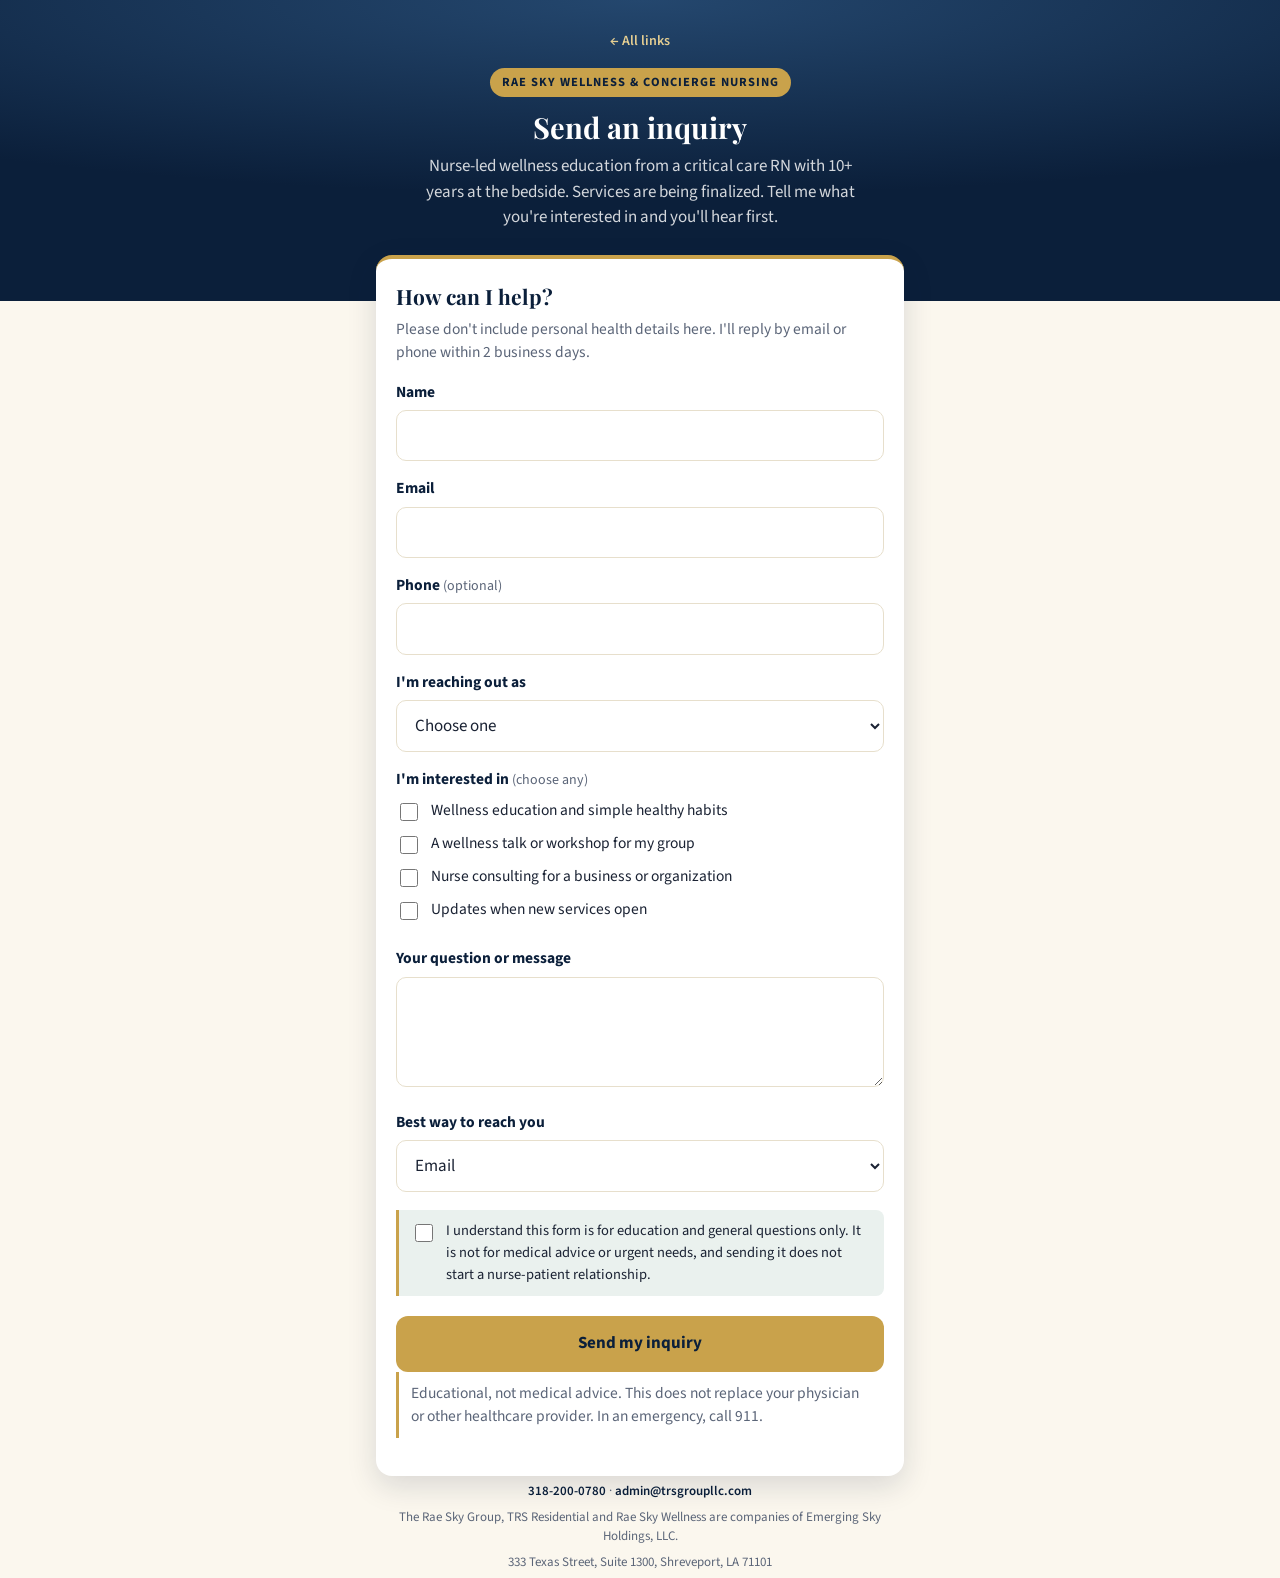
==== wellness/index.html @ ee8680ac "Link free checklist and wellness inquiry form pages Co-Authored-By: Claude Opus 5.5 <noreply@anthrop" ====
<!doctype html>
<html lang="en">
<head>
  <meta charset="utf-8">
  <meta name="viewport" content="width=device-width, initial-scale=1">
  <meta name="theme-color" content="#0B1F3A">
  <link rel="icon" href="/assets/favicon.svg" type="image/svg+xml">
  <link rel="preconnect" href="https://fonts.googleapis.com">
  <link rel="preconnect" href="https://fonts.gstatic.com" crossorigin>
  <link href="https://fonts.googleapis.com/css2?family=Playfair+Display:wght@600;700&family=Source+Sans+3:wght@400;600;700&display=swap" rel="stylesheet">
  <link rel="stylesheet" href="/assets/forms.css">
  <title>Rae Sky Wellness Inquiry</title>
  <meta name="description" content="Send an inquiry to Rae Sky Wellness &amp; Concierge Nursing: nurse-led wellness education from Chelsea S. Williams, RN.">
</head>
<body class="well">
  <header class="hero">
    <div class="wrap">
      <a class="back" href="/">&larr; All links</a><br>
      <span class="kicker">Rae Sky Wellness &amp; Concierge Nursing</span>
      <h1>Send an inquiry</h1>
      <p>Nurse-led wellness education from a critical care RN with 10+ years at the bedside. Services are being finalized. Tell me what you're interested in and you'll hear first.</p>
    </div>
  </header>
  <main class="wrap">
    <div class="card">
      <h2>How can I help?</h2>
      <p>Please don't include personal health details here. I'll reply by email or phone within 2 business days.</p>
      <form name="wellness-inquiry" method="POST" action="/wellness/thanks/" data-netlify="true" netlify-honeypot="company-website">
        <input type="hidden" name="form-name" value="wellness-inquiry">
        <p class="hidden"><label>Leave this empty <input name="company-website"></label></p>
        <label for="name">Name</label>
        <input id="name" type="text" name="name" autocomplete="name" required>
        <label for="email">Email</label>
        <input id="email" type="email" name="email" autocomplete="email" required>
        <label for="phone">Phone <span class="opt">(optional)</span></label>
        <input id="phone" type="tel" name="phone" autocomplete="tel">
        <label for="who">I'm reaching out as</label>
        <select id="who" name="reaching-out-as" required>
          <option value="">Choose one</option>
          <option>An individual</option>
          <option>A family member</option>
          <option>A church, community group or employer</option>
          <option>A business or organization</option>
          <option>A nurse or healthcare professional</option>
          <option>Other</option>
        </select>
        <fieldset>
          <span class="legend">I'm interested in <span class="opt">(choose any)</span></span>
          <label class="choice"><input type="checkbox" name="interest" value="Wellness education"> Wellness education and simple healthy habits</label>
          <label class="choice"><input type="checkbox" name="interest" value="Group talk or workshop"> A wellness talk or workshop for my group</label>
          <label class="choice"><input type="checkbox" name="interest" value="Nurse consulting for organizations"> Nurse consulting for a business or organization</label>
          <label class="choice"><input type="checkbox" name="interest" value="Updates when services open"> Updates when new services open</label>
        </fieldset>
        <label for="message">Your question or message</label>
        <textarea id="message" name="message" required></textarea>
        <label for="contact-pref">Best way to reach you</label>
        <select id="contact-pref" name="contact-preference">
          <option>Email</option>
          <option>Phone call</option>
          <option>Text</option>
        </select>
        <div class="consent">
          <label class="choice"><input type="checkbox" name="understands" value="yes" required> I understand this form is for education and general questions only. It is not for medical advice or urgent needs, and sending it does not start a nurse-patient relationship.</label>
        </div>
        <button type="submit">Send my inquiry</button>
      </form>
      <p class="note">Educational, not medical advice. This does not replace your physician or other healthcare provider. In an emergency, call 911.</p>
    </div>
  </main>
  <footer class="wrap">
    <p><a href="tel:+13182000780">318-200-0780</a> &middot; <a href="mailto:admin@trsgroupllc.com">admin@trsgroupllc.com</a></p>
    <p>The Rae Sky Group, TRS Residential and Rae Sky Wellness are companies of Emerging Sky Holdings, LLC.</p>
    <p>333 Texas Street, Suite 1300, Shreveport, LA 71101</p>
  </footer>
</body>
</html>
---- assets/forms.css ----
:root{--navy:#0B1F3A;--navy-2:#13294B;--navy-3:#1C3762;--gold:#C9A24B;--gold-soft:#E6CF92;--cream:#FBF7EE;--ink:#1A2233;--muted:#5B6578;--line:#E7DFCC;--well:#EAF1EE;--radius:16px}
*{box-sizing:border-box}
html{-webkit-text-size-adjust:100%}
body{margin:0;background:var(--cream);color:var(--ink);font-family:"Source Sans 3",system-ui,-apple-system,"Segoe UI",sans-serif;font-size:17px;line-height:1.5}
a{color:var(--navy)}
.wrap{max-width:560px;margin:0 auto;padding:0 16px}
.hero{background:radial-gradient(120% 90% at 50% 0%,var(--navy-3) 0%,var(--navy) 70%);color:#fff;text-align:center;padding:28px 0 70px}
.back{display:inline-block;color:var(--gold-soft);font-size:14px;font-weight:600;text-decoration:none;margin-bottom:16px}
.kicker{display:inline-block;font-size:12.5px;font-weight:700;letter-spacing:.08em;text-transform:uppercase;color:var(--navy);background:var(--gold);border-radius:999px;padding:5px 12px;margin-bottom:14px}
h1{font-family:"Playfair Display",Georgia,serif;font-size:29px;line-height:1.15;margin:0 0 10px}
.hero p{margin:0 auto;max-width:440px;color:rgba(255,255,255,.82)}
.card{background:#fff;border-radius:var(--radius);box-shadow:0 10px 30px rgba(11,31,58,.14);padding:22px 20px;margin-top:-46px;position:relative;border-top:4px solid var(--gold)}
.card h2{font-family:"Playfair Display",Georgia,serif;font-size:21px;color:var(--navy);margin:0 0 6px}
.card > p{color:var(--muted);margin:0 0 16px;font-size:15.5px}
ul.inside{margin:0 0 18px;padding-left:20px;color:var(--ink)}
ul.inside li{margin:4px 0}
label,.legend{display:block;font-weight:700;color:var(--navy);margin:16px 0 6px;font-size:15.5px}
.opt{font-weight:400;color:var(--muted);font-size:14px}
input[type=text],input[type=email],input[type=tel],select,textarea{width:100%;font:inherit;color:var(--ink);background:#fff;border:1.5px solid var(--line);border-radius:10px;padding:12px 14px;min-height:48px}
textarea{min-height:110px;resize:vertical}
input:focus,select:focus,textarea:focus{outline:3px solid var(--gold-soft);border-color:var(--gold)}
fieldset{border:0;margin:0;padding:0}
.choice{display:flex;gap:10px;align-items:flex-start;font-weight:400;color:var(--ink);margin:8px 0;font-size:15.5px}
.choice input{margin-top:4px;width:18px;height:18px;accent-color:var(--navy);flex:none}
.consent{background:var(--cream);border-left:3px solid var(--gold);border-radius:0 8px 8px 0;padding:10px 12px;margin-top:18px}
.consent .choice{margin:0;font-size:14.5px}
button{display:block;width:100%;min-height:56px;margin-top:20px;border:0;border-radius:12px;background:var(--gold);color:var(--navy);font:inherit;font-weight:700;font-size:17px;cursor:pointer}
button:hover{box-shadow:0 6px 18px rgba(201,162,75,.45)}
button:focus-visible{outline:3px solid var(--navy);outline-offset:3px}
.btn{display:block;text-align:center;text-decoration:none;min-height:56px;line-height:56px;border-radius:12px;font-weight:700;margin-top:12px}
.btn-gold{background:var(--gold);color:var(--navy)}
.btn-navy{background:var(--navy);color:#fff}
.small{font-size:13.5px;color:var(--muted)}
.hidden{position:absolute;left:-9999px}
.note{font-size:13.5px;color:var(--muted);background:#fff;border-left:3px solid var(--gold);border-radius:0 8px 8px 0;padding:10px 12px;margin:18px 0 0}
.well .hero{background:radial-gradient(120% 90% at 50% 0%,#24476E 0%,var(--navy) 72%)}
.well .consent{background:var(--well)}
footer{text-align:center;font-size:13px;color:var(--muted);padding:26px 0 36px}
footer p{margin:6px 0}
footer a{text-decoration:none;font-weight:600}
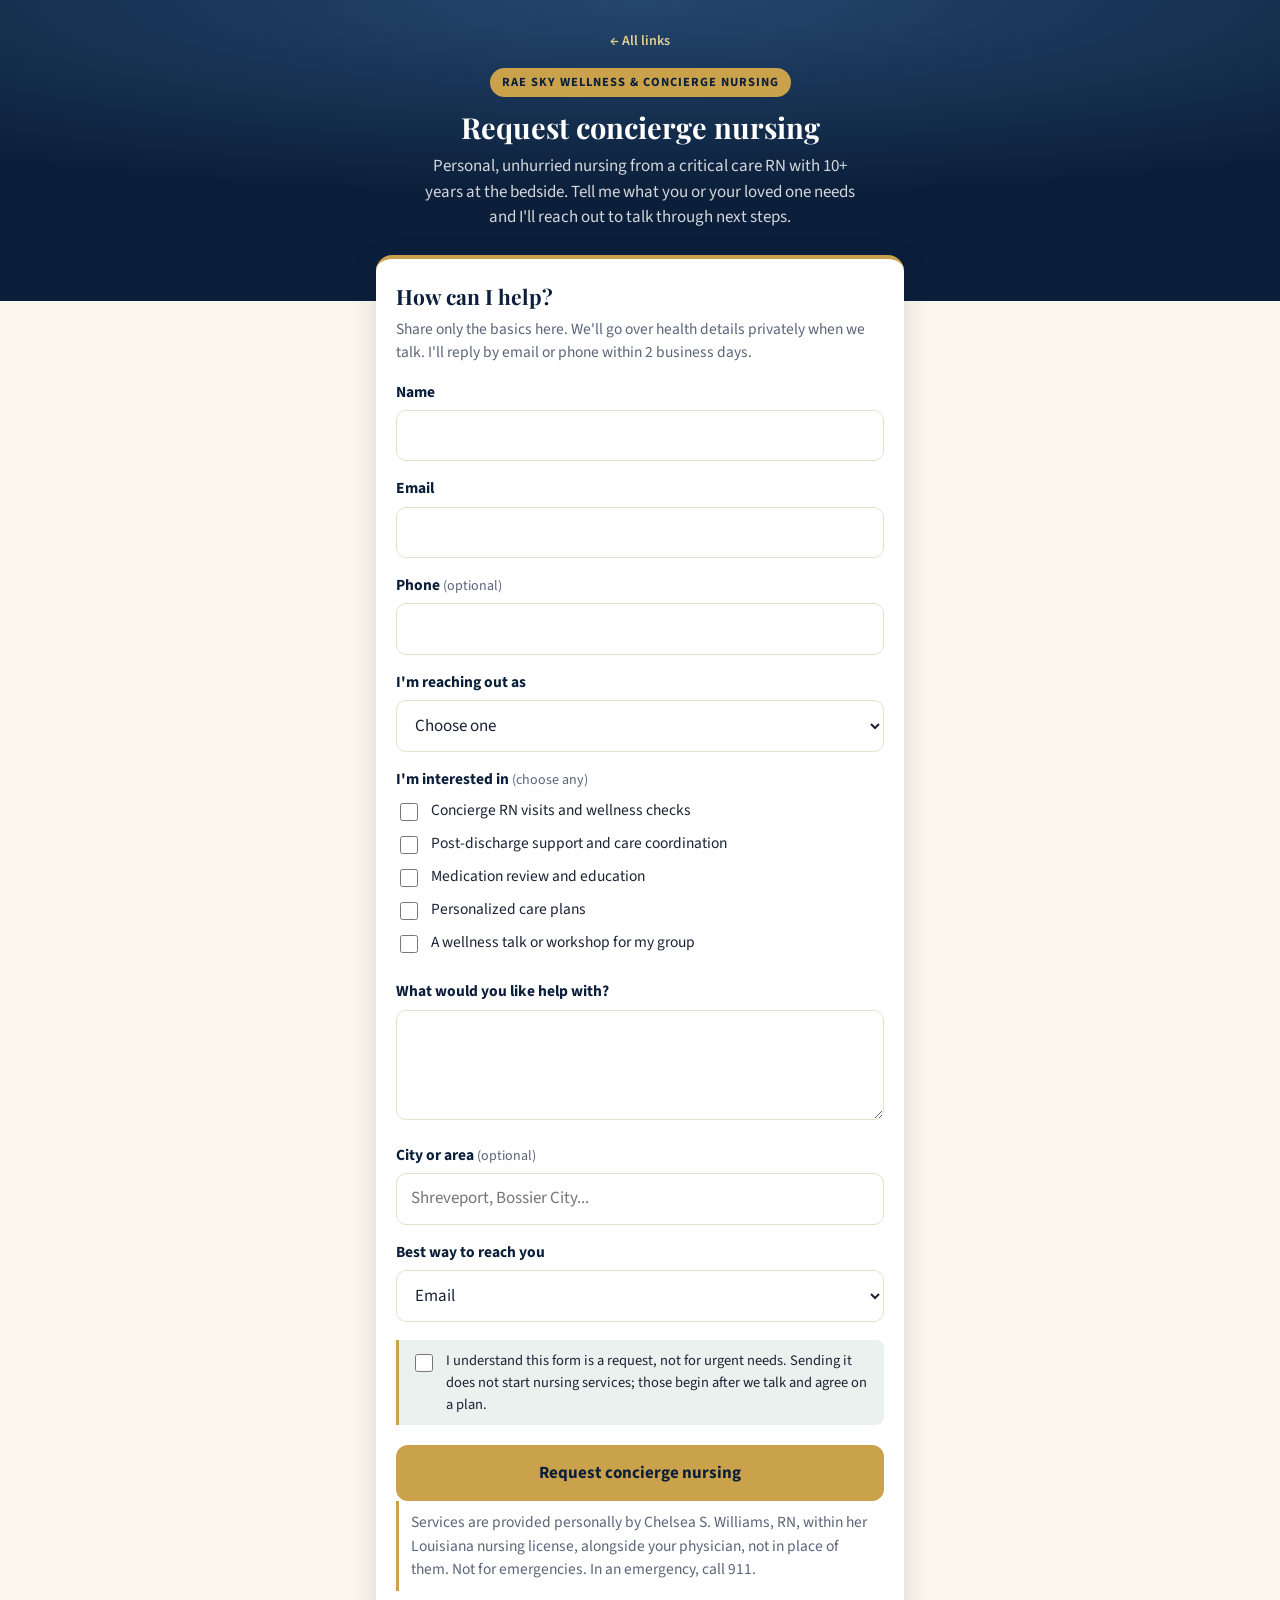
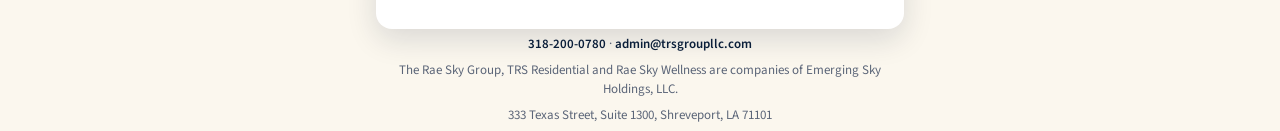
==== commit 72d8b379: "Update wellness inquiry pages for concierge nursing Co-Authored-By: Claude Opus 5.5 <noreply@anthrop" ====
--- a/wellness/index.html
+++ b/wellness/index.html
@@ -9,22 +9,22 @@
   <link rel="preconnect" href="https://fonts.gstatic.com" crossorigin>
   <link href="https://fonts.googleapis.com/css2?family=Playfair+Display:wght@600;700&family=Source+Sans+3:wght@400;600;700&display=swap" rel="stylesheet">
   <link rel="stylesheet" href="/assets/forms.css">
-  <title>Rae Sky Wellness Inquiry</title>
-  <meta name="description" content="Send an inquiry to Rae Sky Wellness &amp; Concierge Nursing: nurse-led wellness education from Chelsea S. Williams, RN.">
+  <title>Request Concierge Nursing</title>
+  <meta name="description" content="Request concierge nursing from Rae Sky Wellness &amp; Concierge Nursing: personal RN visits from Chelsea S. Williams, RN in Shreveport, LA.">
 </head>
 <body class="well">
   <header class="hero">
     <div class="wrap">
       <a class="back" href="/">&larr; All links</a><br>
       <span class="kicker">Rae Sky Wellness &amp; Concierge Nursing</span>
-      <h1>Send an inquiry</h1>
-      <p>Nurse-led wellness education from a critical care RN with 10+ years at the bedside. Services are being finalized. Tell me what you're interested in and you'll hear first.</p>
+      <h1>Request concierge nursing</h1>
+      <p>Personal, unhurried nursing from a critical care RN with 10+ years at the bedside. Tell me what you or your loved one needs and I'll reach out to talk through next steps.</p>
     </div>
   </header>
   <main class="wrap">
     <div class="card">
       <h2>How can I help?</h2>
-      <p>Please don't include personal health details here. I'll reply by email or phone within 2 business days.</p>
+      <p>Share only the basics here. We'll go over health details privately when we talk. I'll reply by email or phone within 2 business days.</p>
       <form name="wellness-inquiry" method="POST" action="/wellness/thanks/" data-netlify="true" netlify-honeypot="company-website">
         <input type="hidden" name="form-name" value="wellness-inquiry">
         <p class="hidden"><label>Leave this empty <input name="company-website"></label></p>
@@ -37,22 +37,25 @@
         <label for="who">I'm reaching out as</label>
         <select id="who" name="reaching-out-as" required>
           <option value="">Choose one</option>
-          <option>An individual</option>
-          <option>A family member</option>
+          <option>Requesting for myself</option>
+          <option>A family member or caregiver</option>
+          <option>A case manager or healthcare professional</option>
           <option>A church, community group or employer</option>
           <option>A business or organization</option>
-          <option>A nurse or healthcare professional</option>
-          <option>Other</option>
+                    <option>Other</option>
         </select>
         <fieldset>
           <span class="legend">I'm interested in <span class="opt">(choose any)</span></span>
-          <label class="choice"><input type="checkbox" name="interest" value="Wellness education"> Wellness education and simple healthy habits</label>
-          <label class="choice"><input type="checkbox" name="interest" value="Group talk or workshop"> A wellness talk or workshop for my group</label>
-          <label class="choice"><input type="checkbox" name="interest" value="Nurse consulting for organizations"> Nurse consulting for a business or organization</label>
-          <label class="choice"><input type="checkbox" name="interest" value="Updates when services open"> Updates when new services open</label>
+          <label class="choice"><input type="checkbox" name="interest" value="Concierge RN visits and wellness checks"> Concierge RN visits and wellness checks</label>
+          <label class="choice"><input type="checkbox" name="interest" value="Post-discharge support and care coordination"> Post-discharge support and care coordination</label>
+          <label class="choice"><input type="checkbox" name="interest" value="Medication review and education"> Medication review and education</label>
+          <label class="choice"><input type="checkbox" name="interest" value="Personalized care plans"> Personalized care plans</label>
+          <label class="choice"><input type="checkbox" name="interest" value="Wellness talk or workshop for a group"> A wellness talk or workshop for my group</label>
         </fieldset>
-        <label for="message">Your question or message</label>
+        <label for="message">What would you like help with?</label>
         <textarea id="message" name="message" required></textarea>
+        <label for="area">City or area <span class="opt">(optional)</span></label>
+        <input id="area" type="text" name="city-or-area" placeholder="Shreveport, Bossier City...">
         <label for="contact-pref">Best way to reach you</label>
         <select id="contact-pref" name="contact-preference">
           <option>Email</option>
@@ -60,11 +63,11 @@
           <option>Text</option>
         </select>
         <div class="consent">
-          <label class="choice"><input type="checkbox" name="understands" value="yes" required> I understand this form is for education and general questions only. It is not for medical advice or urgent needs, and sending it does not start a nurse-patient relationship.</label>
+          <label class="choice"><input type="checkbox" name="understands" value="yes" required> I understand this form is a request, not for urgent needs. Sending it does not start nursing services; those begin after we talk and agree on a plan.</label>
         </div>
-        <button type="submit">Send my inquiry</button>
+        <button type="submit">Request concierge nursing</button>
       </form>
-      <p class="note">Educational, not medical advice. This does not replace your physician or other healthcare provider. In an emergency, call 911.</p>
+      <p class="note">Services are provided personally by Chelsea S. Williams, RN, within her Louisiana nursing license, alongside your physician, not in place of them. Not for emergencies. In an emergency, call 911.</p>
     </div>
   </main>
   <footer class="wrap">
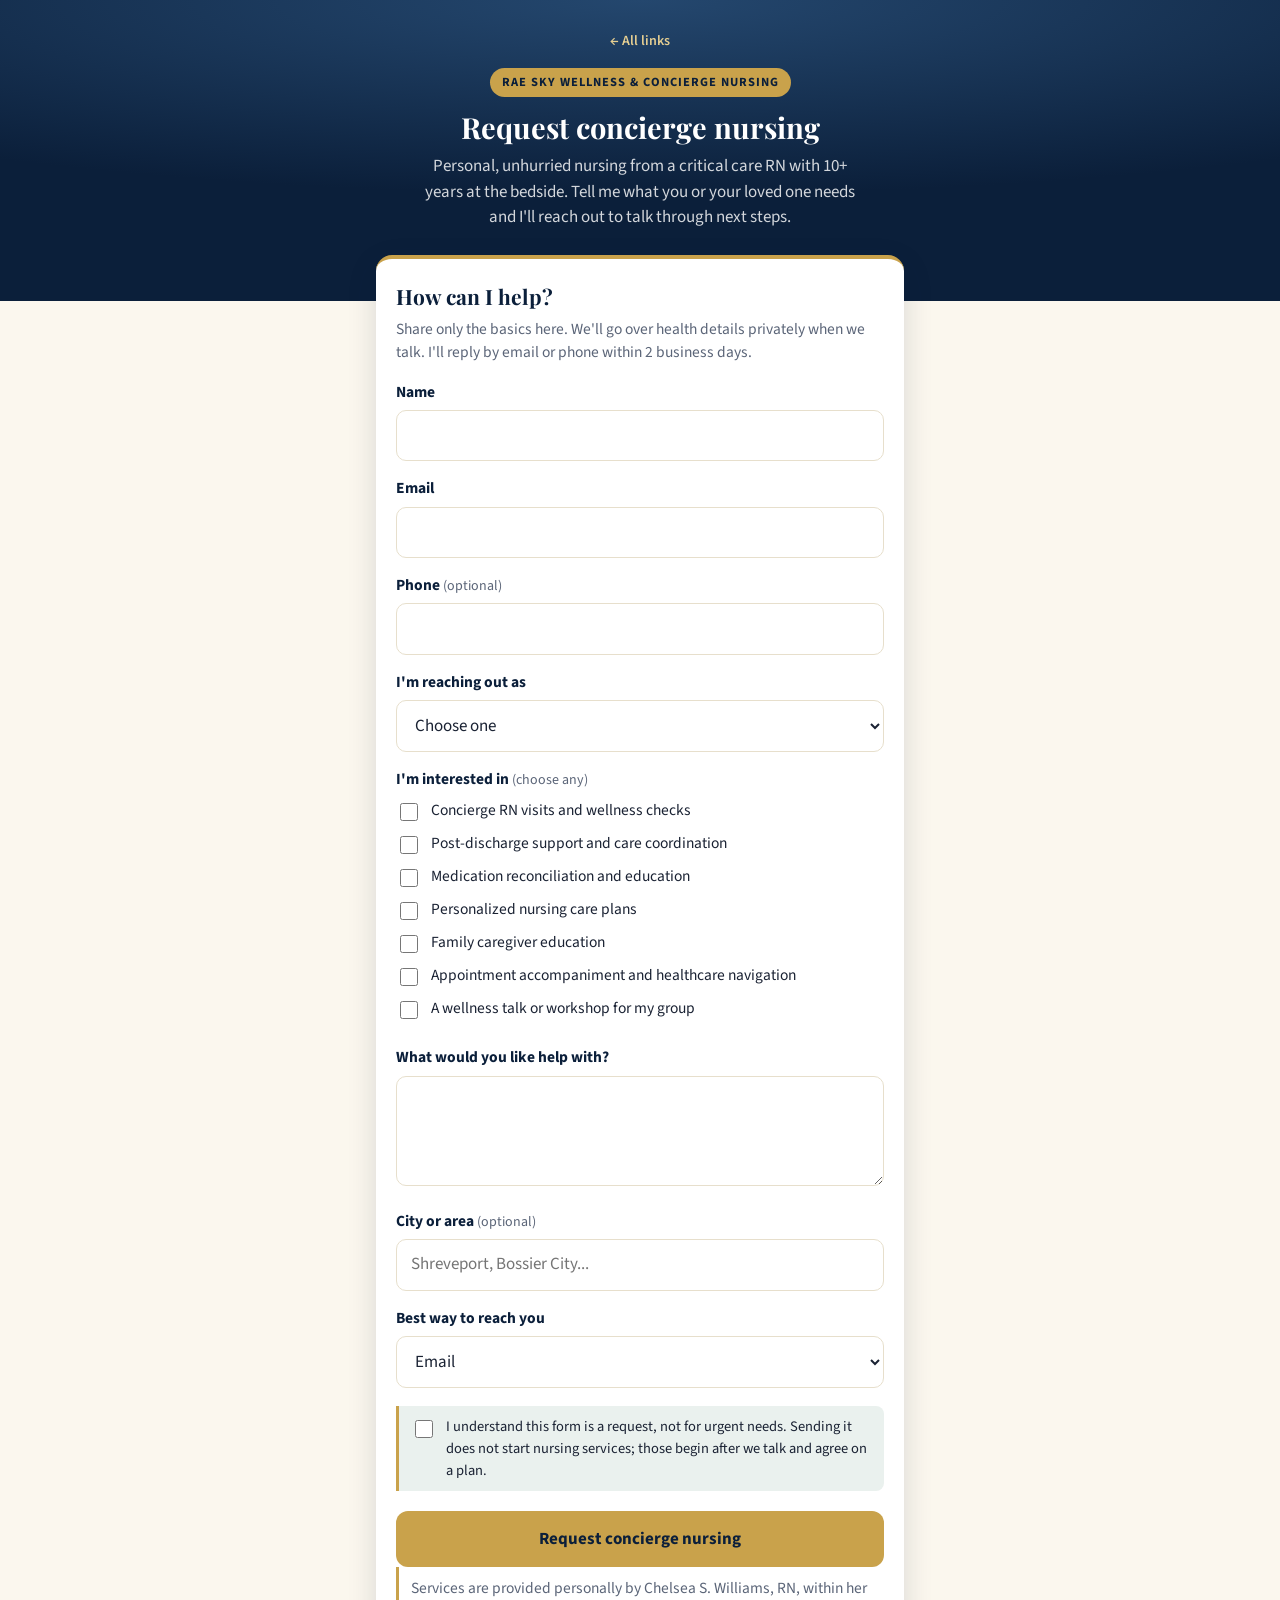
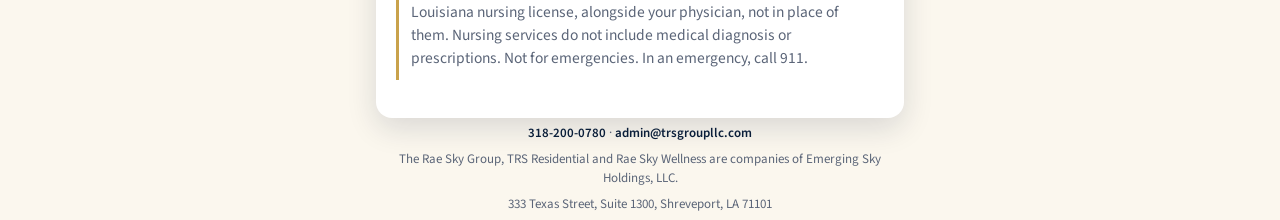
==== commit 2d46fed4: "Match Wellness wording to LSBN letter Co-Authored-By: Claude Opus 5.5 <noreply@anthropic.com> Claude" ====
--- a/wellness/index.html
+++ b/wellness/index.html
@@ -48,8 +48,10 @@
           <span class="legend">I'm interested in <span class="opt">(choose any)</span></span>
           <label class="choice"><input type="checkbox" name="interest" value="Concierge RN visits and wellness checks"> Concierge RN visits and wellness checks</label>
           <label class="choice"><input type="checkbox" name="interest" value="Post-discharge support and care coordination"> Post-discharge support and care coordination</label>
-          <label class="choice"><input type="checkbox" name="interest" value="Medication review and education"> Medication review and education</label>
-          <label class="choice"><input type="checkbox" name="interest" value="Personalized care plans"> Personalized care plans</label>
+          <label class="choice"><input type="checkbox" name="interest" value="Medication reconciliation and education"> Medication reconciliation and education</label>
+          <label class="choice"><input type="checkbox" name="interest" value="Personalized nursing care plans"> Personalized nursing care plans</label>
+          <label class="choice"><input type="checkbox" name="interest" value="Family caregiver education"> Family caregiver education</label>
+          <label class="choice"><input type="checkbox" name="interest" value="Appointment accompaniment and healthcare navigation"> Appointment accompaniment and healthcare navigation</label>
           <label class="choice"><input type="checkbox" name="interest" value="Wellness talk or workshop for a group"> A wellness talk or workshop for my group</label>
         </fieldset>
         <label for="message">What would you like help with?</label>
@@ -67,7 +69,7 @@
         </div>
         <button type="submit">Request concierge nursing</button>
       </form>
-      <p class="note">Services are provided personally by Chelsea S. Williams, RN, within her Louisiana nursing license, alongside your physician, not in place of them. Not for emergencies. In an emergency, call 911.</p>
+      <p class="note">Services are provided personally by Chelsea S. Williams, RN, within her Louisiana nursing license, alongside your physician, not in place of them. Nursing services do not include medical diagnosis or prescriptions. Not for emergencies. In an emergency, call 911.</p>
     </div>
   </main>
   <footer class="wrap">
